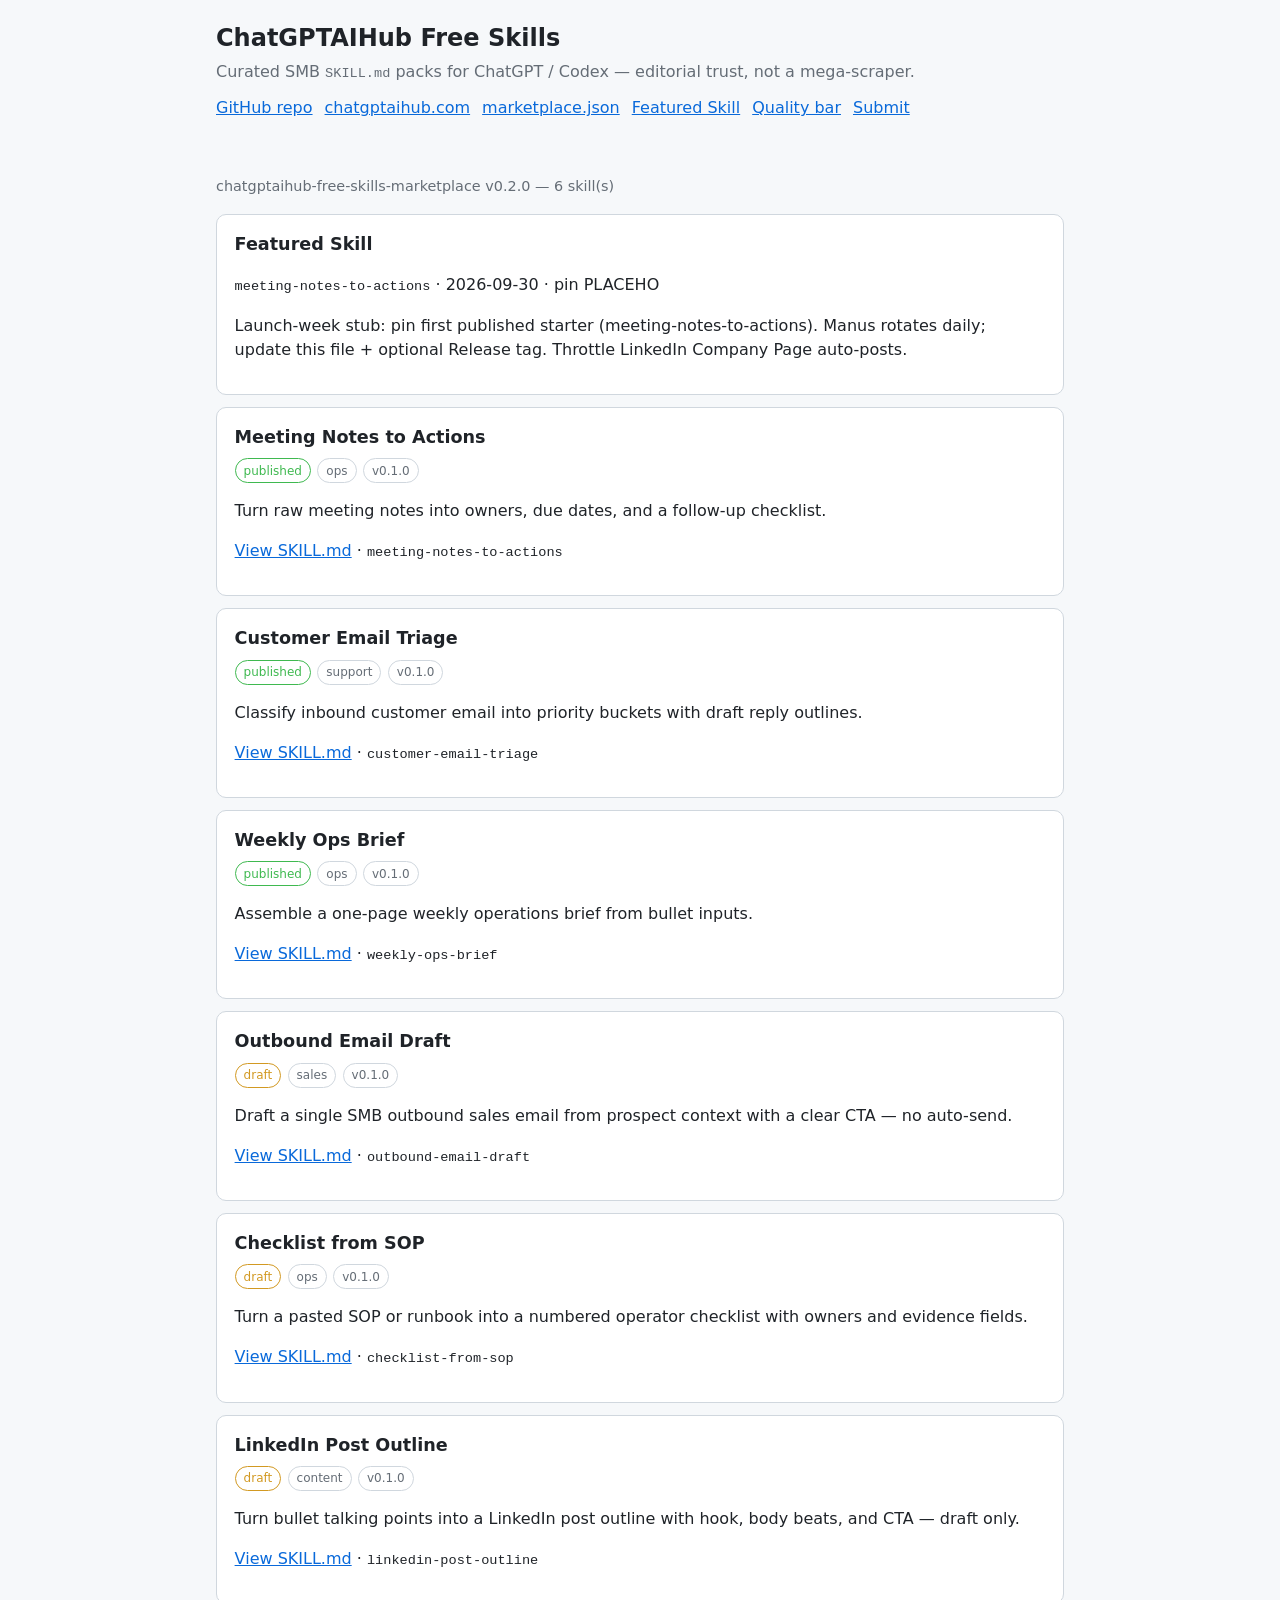
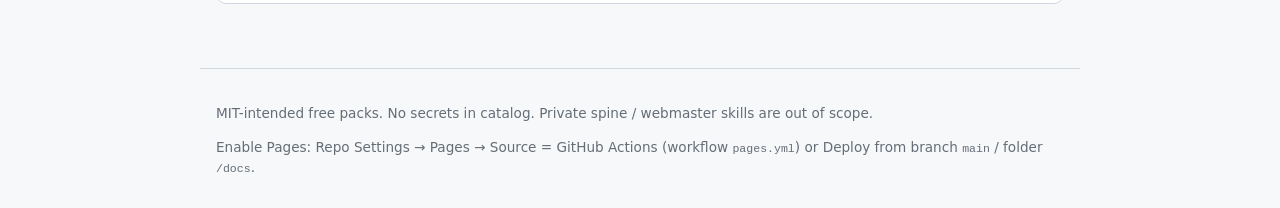
==== docs/index.html @ 36068dae "Add docs/index.html static Pages catalog browser" ====
<!DOCTYPE html>
<html lang="en">
<head>
  <meta charset="utf-8" />
  <meta name="viewport" content="width=device-width, initial-scale=1" />
  <title>ChatGPTAIHub Free Skills Marketplace</title>
  <meta name="description" content="Curated free SMB ChatGPT/Codex SKILL.md packs — not a scraper index." />
  <style>
    :root { color-scheme: light dark; --bg: #0f1419; --fg: #e7ecf1; --muted: #9aa7b5; --card: #1a222c; --accent: #6cb6ff; --border: #2a3542; }
    @media (prefers-color-scheme: light) {
      :root { --bg: #f6f8fa; --fg: #1f2328; --muted: #656d76; --card: #fff; --accent: #0969da; --border: #d0d7de; }
    }
    * { box-sizing: border-box; }
    body { margin: 0; font-family: ui-sans-serif, system-ui, -apple-system, Segoe UI, Roboto, Helvetica, Arial, sans-serif; background: var(--bg); color: var(--fg); line-height: 1.5; }
    header, main, footer { max-width: 880px; margin: 0 auto; padding: 1.25rem 1rem; }
    header h1 { margin: 0 0 0.25rem; font-size: 1.5rem; }
    header p { margin: 0; color: var(--muted); }
    .links { margin-top: 0.75rem; display: flex; flex-wrap: wrap; gap: 0.75rem; }
    a { color: var(--accent); }
    .meta { color: var(--muted); font-size: 0.9rem; margin: 1rem 0; }
    .card { background: var(--card); border: 1px solid var(--border); border-radius: 10px; padding: 1rem 1.1rem; margin: 0.75rem 0; }
    .card h2 { margin: 0 0 0.35rem; font-size: 1.1rem; }
    .badges { display: flex; flex-wrap: wrap; gap: 0.4rem; margin: 0.5rem 0; }
    .badge { font-size: 0.75rem; padding: 0.15rem 0.5rem; border-radius: 999px; border: 1px solid var(--border); color: var(--muted); }
    .badge.status-published { border-color: #3fb950; color: #3fb950; }
    .badge.status-draft { border-color: #d29922; color: #d29922; }
    code { font-family: ui-monospace, SFMono-Regular, Menlo, Consolas, monospace; font-size: 0.85em; }
    .err { color: #f85149; }
    footer { color: var(--muted); font-size: 0.85rem; border-top: 1px solid var(--border); margin-top: 2rem; }
  </style>
</head>
<body>
  <header>
    <h1>ChatGPTAIHub Free Skills</h1>
    <p>Curated SMB <code>SKILL.md</code> packs for ChatGPT / Codex — editorial trust, not a mega-scraper.</p>
    <div class="links">
      <a href="https://github.com/ma4kos/chatgptaihub-skills">GitHub repo</a>
      <a href="https://chatgptaihub.com">chatgptaihub.com</a>
      <a href="./marketplace.json">marketplace.json</a>
      <a href="./FEATURED_SKILL.md">Featured Skill</a>
      <a href="./QUALITY_BAR.md">Quality bar</a>
      <a href="./SUBMIT.md">Submit</a>
    </div>
  </header>
  <main>
    <p class="meta" id="meta">Loading catalog…</p>
    <div id="featured"></div>
    <div id="skills"></div>
  </main>
  <footer>
    <p>MIT-intended free packs. No secrets in catalog. Private spine / webmaster skills are out of scope.</p>
    <p>Enable Pages: Repo Settings → Pages → Source = GitHub Actions (workflow <code>pages.yml</code>) or Deploy from branch <code>main</code> / folder <code>/docs</code>.</p>
  </footer>
  <script>
    async function loadJson(path) {
      const res = await fetch(path, { cache: "no-store" });
      if (!res.ok) throw new Error(path + " HTTP " + res.status);
      return res.json();
    }
    function el(tag, attrs, ...kids) {
      const n = document.createElement(tag);
      if (attrs) Object.entries(attrs).forEach(([k, v]) => {
        if (k === "className") n.className = v;
        else if (k === "text") n.textContent = v;
        else n.setAttribute(k, v);
      });
      kids.forEach((c) => { if (c != null) n.appendChild(typeof c === "string" ? document.createTextNode(c) : c); });
      return n;
    }
    (async () => {
      const meta = document.getElementById("meta");
      const skillsRoot = document.getElementById("skills");
      const featuredRoot = document.getElementById("featured");
      try {
        const [mp, featured] = await Promise.all([
          loadJson("./marketplace.json"),
          loadJson("../catalog/featured.json").catch(() => loadJson("./featured.json").catch(() => null)),
        ]);
        const skills = mp.skills || [];
        meta.textContent = (mp.name || "catalog") + " v" + (mp.version || "?") + " — " + skills.length + " skill(s)";
        if (featured && featured.skill_slug) {
          featuredRoot.appendChild(el("div", { className: "card" },
            el("h2", { text: "Featured Skill" }),
            el("p", null, el("code", { text: featured.skill_slug }),
              document.createTextNode(" · " + (featured.featured_date || "") +
                (featured.git_sha ? " · pin " + String(featured.git_sha).slice(0, 7) : ""))),
            featured.manus_notes ? el("p", { text: featured.manus_notes }) : null
          ));
        }
        skills.forEach((s) => {
          const card = el("div", { className: "card" });
          card.appendChild(el("h2", { text: s.name || s.slug }));
          card.appendChild(el("div", { className: "badges" },
            el("span", { className: "badge status-" + (s.status || "draft"), text: s.status || "draft" }),
            el("span", { className: "badge", text: s.category || "" }),
            el("span", { className: "badge", text: "v" + (s.version || "") })
          ));
          card.appendChild(el("p", { text: s.description || "" }));
          const path = s.path || ("skills/" + s.slug + "/SKILL.md");
          card.appendChild(el("p", null,
            el("a", { href: "https://github.com/ma4kos/chatgptaihub-skills/blob/main/" + path }, "View SKILL.md"),
            document.createTextNode(" · "),
            el("code", { text: s.slug })
          ));
          skillsRoot.appendChild(card);
        });
      } catch (e) {
        meta.className = "meta err";
        meta.textContent = "Failed to load catalog: " + e.message + ". Ensure docs/marketplace.json is present (workflow copies it from repo root).";
      }
    })();
  </script>
</body>
</html>
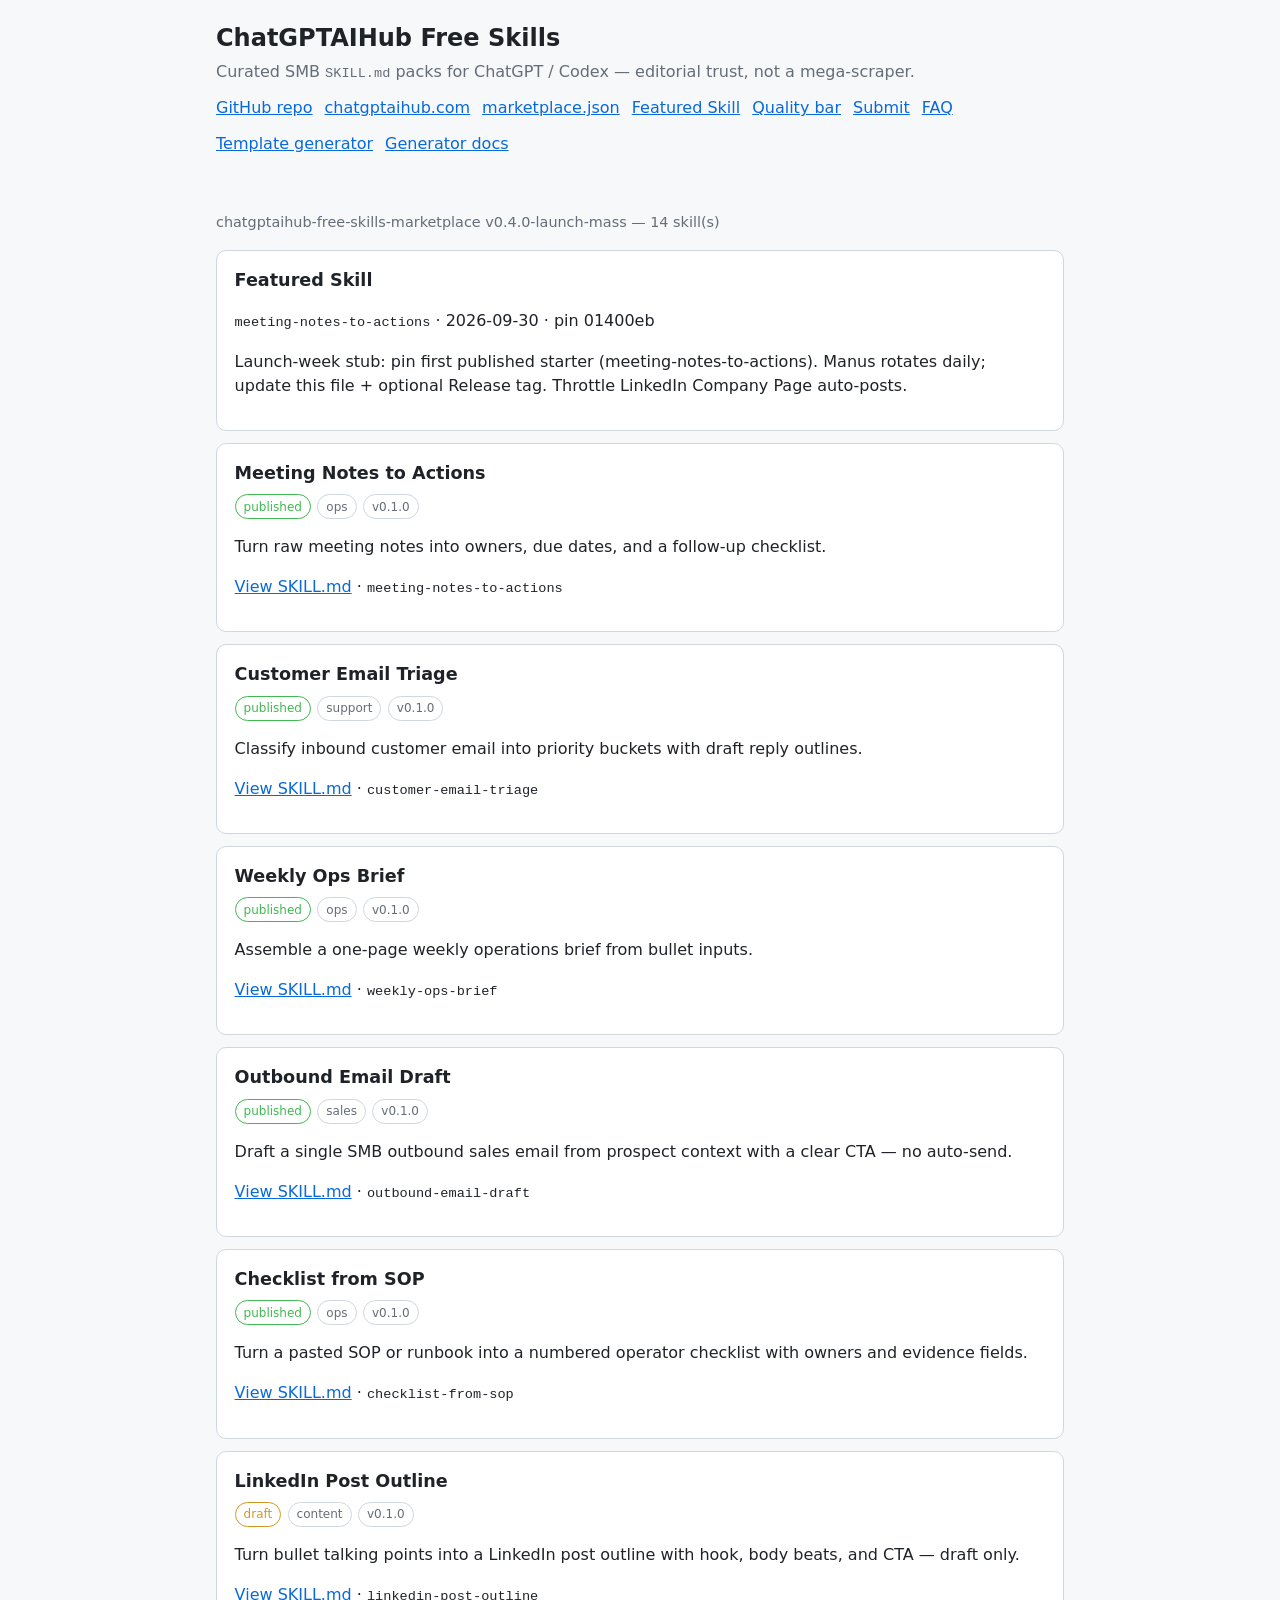
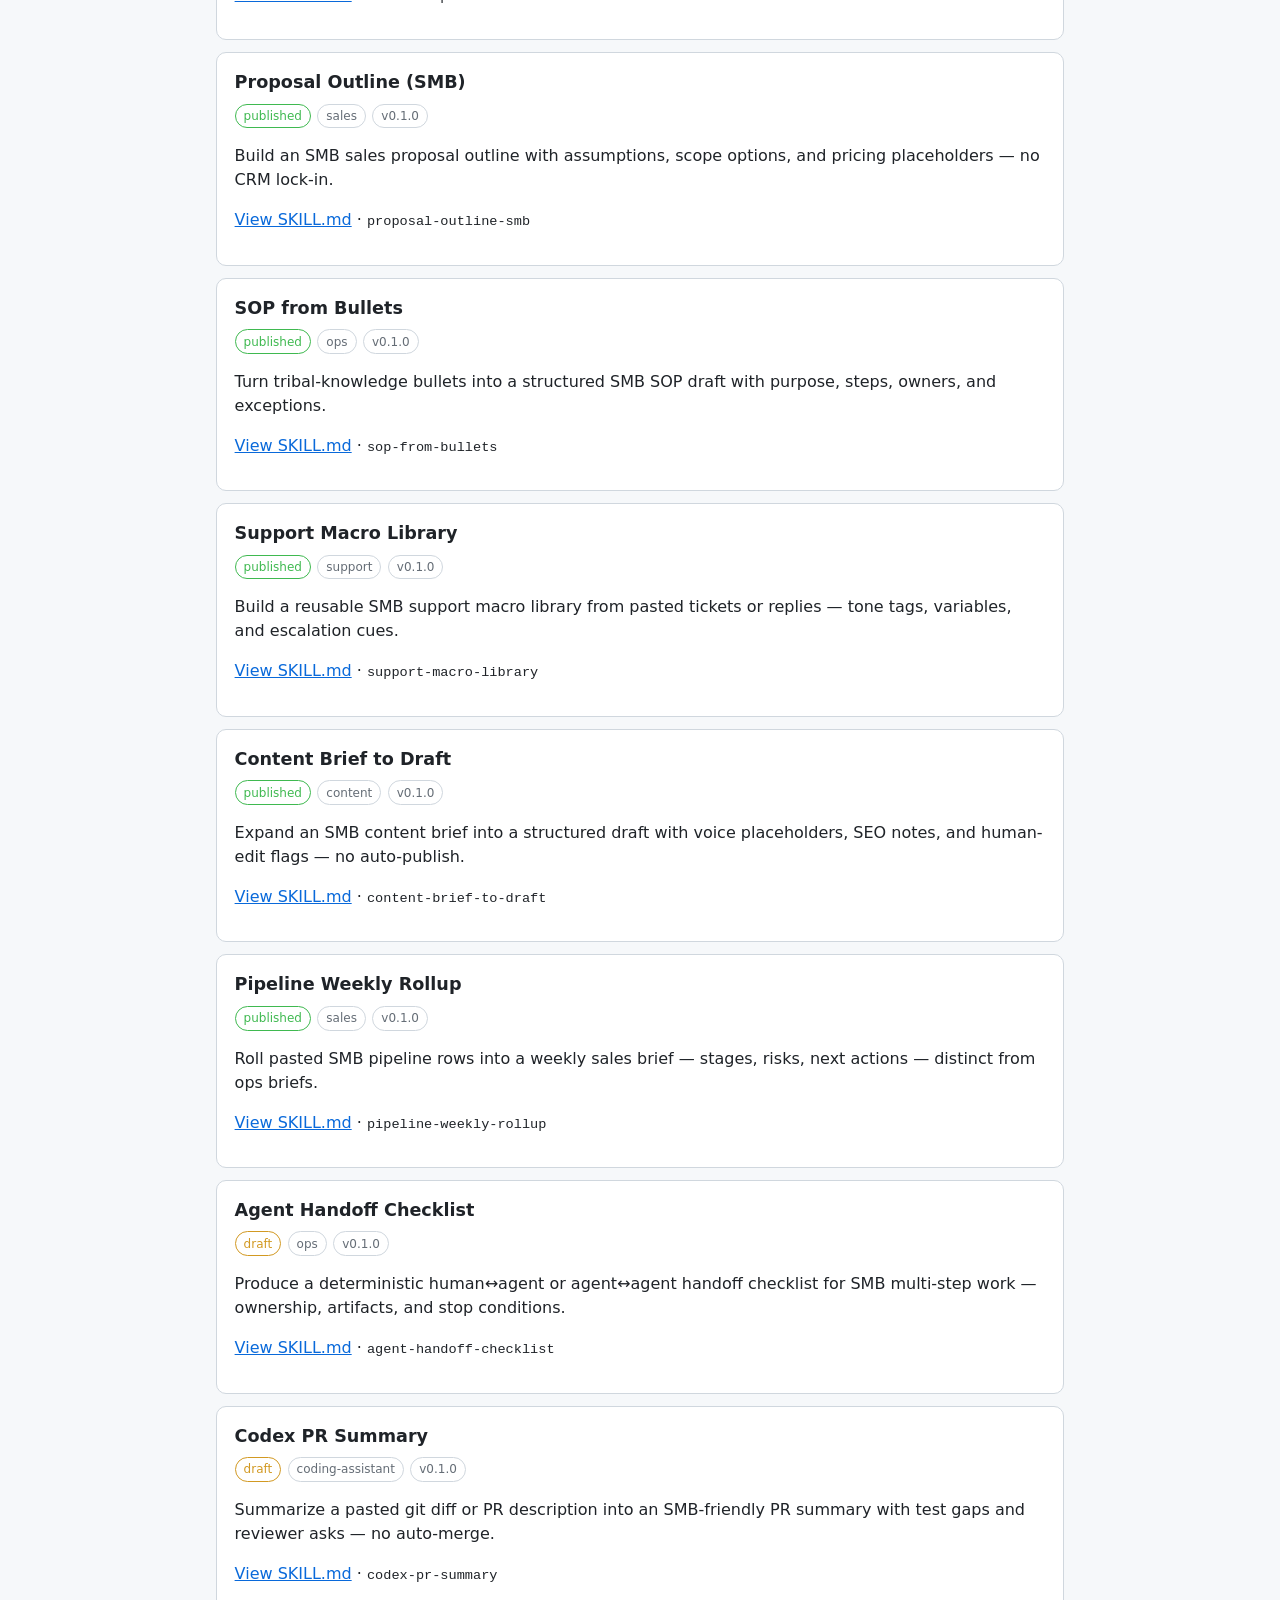
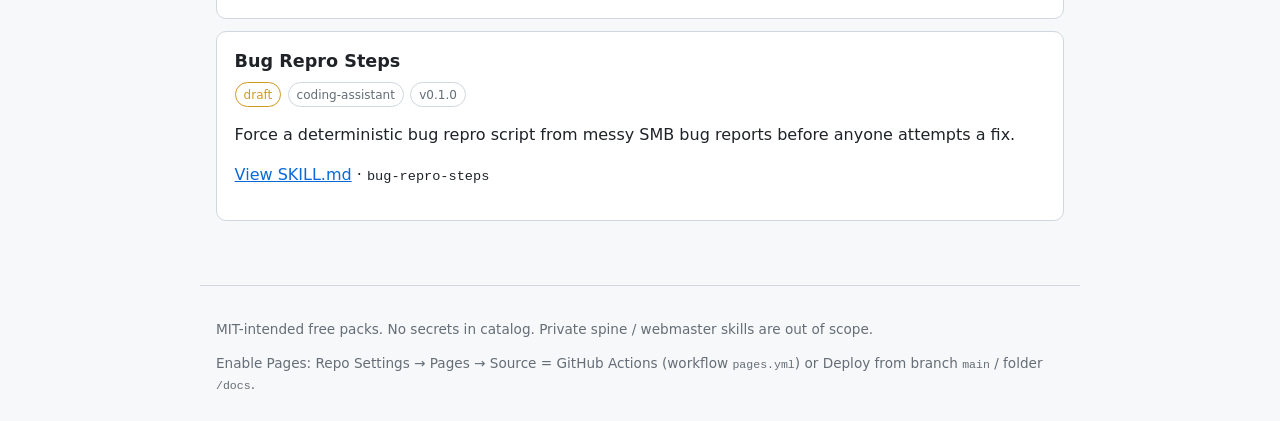
==== commit ebb3abe3: "feat(docs): live Template Generator on Pages (T8–T9) Static HTML+vanilla JS under docs/generator; fl" ====
--- a/docs/index.html
+++ b/docs/index.html
@@ -40,6 +40,9 @@
       <a href="./FEATURED_SKILL.md">Featured Skill</a>
       <a href="./QUALITY_BAR.md">Quality bar</a>
       <a href="./SUBMIT.md">Submit</a>
+      <a href="./FAQ.md">FAQ</a>
+      <a href="./generator/">Template generator</a>
+      <a href="./TEMPLATE_GENERATOR.md">Generator docs</a>
     </div>
   </header>
   <main>
